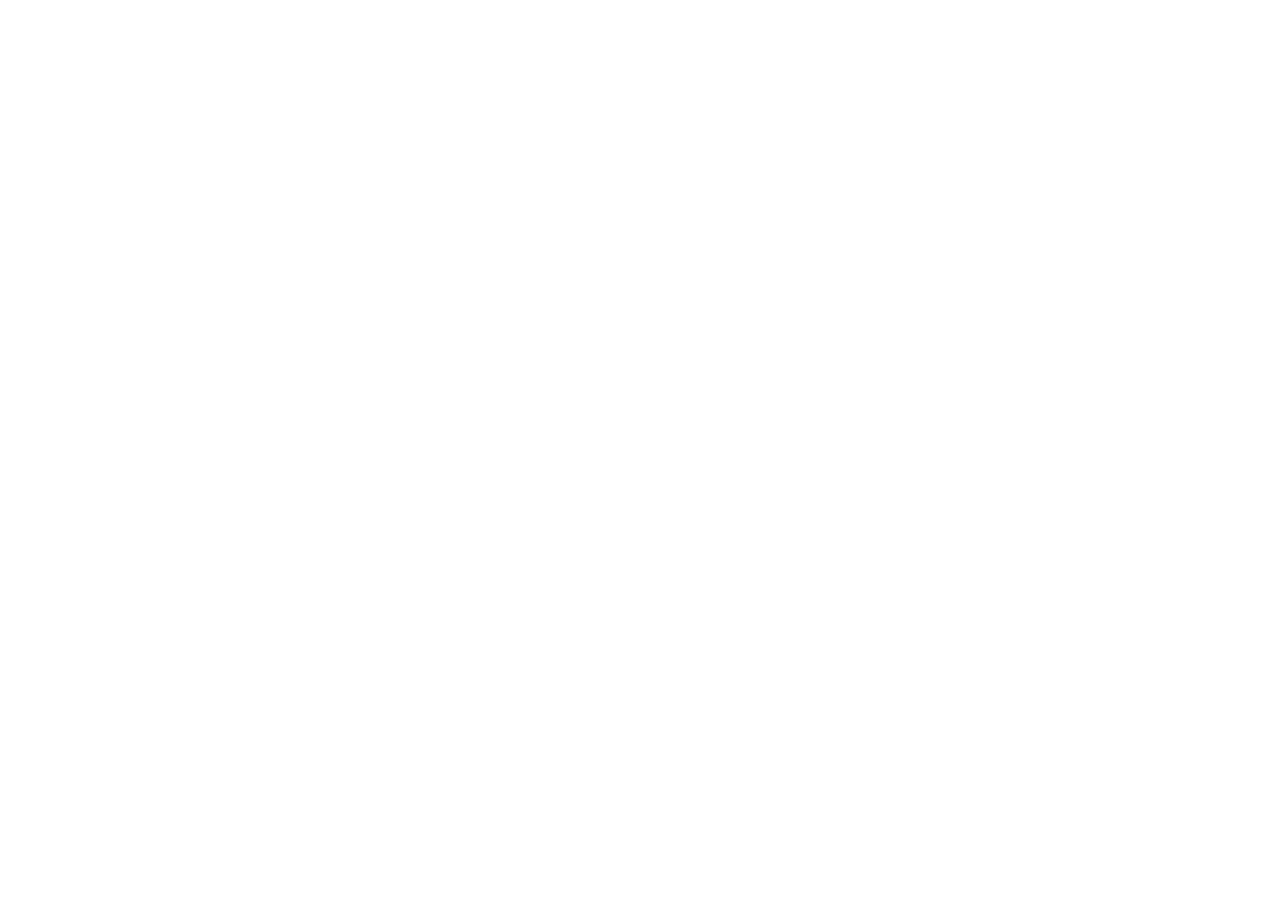
==== bh3/event/e20200921data/index.html @ 725c283c "MHPage TEST1" ====
<!DOCTYPE html>
<html xmlns="http://www.w3.org/1999/xhtml">
<head>
  <meta charset="UTF-8">
  <!-- HTTP 1.1 -->
  <meta http-equiv="pragma" content="no-cache">
  <!-- HTTP 1.0 -->
  <meta http-equiv="cache-control" content="no-cache">
  <meta name="applicable-device" content="mobile">
  <meta name="renderer" content="webkit">
  <meta name="force-rendering" content="webkit">
  <meta http-equiv="X-UA-Compatible" content="IE=edge,chrome=1">
  <meta name="viewport" content="width=device-width,minimum-scale=1.0,maximum-scale=1.0,user-scalable=no,viewport-fit=cover">
  <meta http-equiv="Content-Type" content="text/html; charset=utf-8">
  <meta name="Copyright" content="miHoYo">
  <meta name="Description" content="">
  <meta name="Keywords" content="">
  <meta name="format-detection" content="telephone=no">
  <meta name="format-detection" content="email=no" />
  <meta name="apple-mobile-web-app-capable" content="yes">
  <meta name="apple-mobile-web-status-bar-style" content="black-translucent">
  <meta http-equiv="X-UA-Compatible" content="IE=edge">
  <title>舰长的周年纪念册</title>
<link href="1_a48364bfce4363691134.css" rel="stylesheet"><link href="bundle_9adfaa945d5980c85867.css" rel="stylesheet"></head>
<body>
  <div id="frame">
    <div id="content"></div>
  </div>
  <script id="vconsole" type="text/javascript" data-src="./vconsole.min.js"></script>
  
    <script src="/dora/lib/vue/2.6.11/vue.min.js"></script>
  
<script type="text/javascript" src="vendors_9ee21658fb3ba752cdd2.js"></script><script type="text/javascript" src="bundle_d4b7b2e56684057e9b0f.js"></script></body>
</html>
---- bh3/event/e20200921data/bundle_9adfaa945d5980c85867.css ----
/*! Copyright Â© 2011 - 2020 miHoYo. All Rights Reserved */
.home-container{position:absolute!important;top:0;left:0;visibility:hidden}.home-container .loading{position:fixed;width:100%;height:100%;top:0;left:0;color:#333;background-color:#ffd664;font-size:.4rem;display:-webkit-box;display:-ms-flexbox;display:flex;-webkit-box-pack:center;-ms-flex-pack:center;justify-content:center;-webkit-box-align:center;-ms-flex-align:center;align-items:center;z-index:999}@-webkit-keyframes dot{0%{width:0;margin-right:1.5em}33%{width:.5em;margin-right:1em}66%{width:1em;margin-right:.5em}to{width:1.5em;margin-right:0}}@keyframes dot{0%{width:0;margin-right:1.5em}33%{width:.5em;margin-right:1em}66%{width:1em;margin-right:.5em}to{width:1.5em;margin-right:0}}.home-container .loading .ani_dot{letter-spacing:.1rem;display:inline-block;width:1.5em;vertical-align:bottom;overflow:hidden;-webkit-animation:dot 2s infinite step-start;animation:dot 2s infinite step-start}.home-container .btn-back{position:absolute;z-index:1;top:.2rem;left:.1rem}.home-container .btn-skip{position:absolute;top:.36rem;left:11.51rem;width:.9rem;cursor:pointer}.home-container .click-to-next{font-size:.24rem;font-weight:700;color:#fff;position:absolute;top:6.85rem;width:14rem;height:.68rem;line-height:.68rem;text-align:center;background-color:rgba(0,0,0,.5);left:-.3rem}.home-container .data-desc{position:absolute;z-index:1;top:7.2rem;left:-.6rem;width:14rem;font-size:.2rem;text-align:center}.home-container .data-desc:before{content:attr(data-text);position:absolute;z-index:-1;-webkit-text-stroke:.05rem #2a1076}.home-container .any-page{width:100%;height:100%;position:absolute}.home-container .any-page .dialog{position:absolute;background-color:#fff;border:.04rem solid #343434;border-radius:.1rem;-webkit-box-sizing:border-box;box-sizing:border-box;display:-webkit-inline-box;display:-ms-inline-flexbox;display:inline-flex;-webkit-box-pack:center;-ms-flex-pack:center;justify-content:center;pointer-events:none}.home-container .any-page .dialog .dialog-title{bottom:-.35rem}.home-container .any-page .dialog .dialog-content{margin-top:.2rem;margin-bottom:.2rem;width:3.14rem;font-size:.22rem;font-weight:700;color:#333;line-height:.3rem}.home-container .any-page .dialog-1{-webkit-animation-delay:0;animation-delay:0}.home-container .any-page .dialog-2{-webkit-animation-delay:.2s;animation-delay:.2s}.home-container .any-page .dialog-3{-webkit-animation-delay:.3s;animation-delay:.3s}.home-container .page-1 .dialog-1{width:4.51rem;height:1.87rem;left:.54rem;top:1.6rem}.home-container .page-1 .dialog-1 .inner-pannel{width:100%;height:100%}.home-container .page-1 .dialog-1 .desc{position:absolute;width:1.39rem;top:-.2rem;left:.1rem;z-index:1}.home-container .page-1 .dialog-2{width:3.81rem;left:3rem;top:4.2rem}.home-container .page-1 .dialog-3{width:4rem;left:9rem;top:2.2rem}.home-container .page-2 .dialog-1{width:3.81rem;left:.54rem;top:1.66rem}.home-container .page-2 .dialog-2{width:3.81rem;left:5.95rem;top:.71rem}.home-container .page-2 .dialog-3{width:4rem;left:8.52rem;top:4.78rem}.home-container .page-3 .dialog-1{width:3.81rem;left:.53rem;top:1.02rem}.home-container .page-3 .dialog-2{width:3.81rem;left:5.95rem;top:2.06rem}.home-container .page-4 .dialog-1{width:3.81rem;left:1.14rem;top:1.44rem}.home-container .page-5 .dialog-1{width:3.81rem;left:.32rem;top:4.61rem}.home-container .page-5 .dialog-2{width:3.81rem;left:4.47rem;top:.26rem}.home-container .page-5 .dialog-3{width:3.81rem;left:9.09rem;top:4.44rem}.home-container .page-6 .dialog-1{width:3.81rem;left:8.8rem;top:1.94rem}.home-container .page-6 .dialog-2{width:3.81rem;left:2.9rem;top:.72rem}.home-container .page-7 .dialog-1{width:3.81rem;left:.49rem;top:3rem}.home-container .page-7 .dialog-2{width:3.81rem;left:8.14rem;top:1.9rem}.home-container .dialog-account{-webkit-box-sizing:border-box;box-sizing:border-box;padding-top:.65rem;padding-bottom:.5rem}.home-container .dialog-account .close{z-index:5}.home-container .dialog-account .account-pannel{width:100%;height:100%;position:relative;display:-webkit-box;display:-ms-flexbox;display:flex;-webkit-box-pack:center;-ms-flex-pack:center;justify-content:center;-webkit-box-align:center;-ms-flex-align:center;align-items:center;-webkit-box-orient:vertical;-webkit-box-direction:normal;-ms-flex-direction:column;flex-direction:column}.home-container .dialog-account .account-pannel .none{color:#000;font-size:.24rem;line-height:.28rem;text-align:center}.home-container .dialog-account .account-pannel .out-account{width:2.98rem;height:.5rem;-webkit-box-sizing:border-box;box-sizing:border-box;border:.03rem solid #2e6f80;background-color:#ffc21f;margin-bottom:.13rem;border-radius:.1rem;line-height:.44rem;font-size:.24rem;font-weight:700;color:#fff;text-align:center;cursor:pointer}.home-container .dialog-account .account-pannel .out-account:hover{background-color:#ffe191}.home-container .dialog-account .account-pannel .out-account.no-level{background-color:#ccc;cursor:not-allowed}.home-container .dialog-account .account-pannel .out-account:nth-last-child{margin-bottom:0}.home-container .dialog-account .account-pannel .out-account span{position:relative;z-index:1;display:inline-block}.home-container .dialog-account .account-pannel .out-account span:before{content:attr(data-text);position:absolute;-webkit-text-stroke:.06rem #2e6f80;z-index:-1}.home-container .dialog-account .account-pannel .desc{width:6rem;height:.26rem;font-size:.18rem;font-weight:700;color:#333;line-height:.26rem;bottom:.24rem;text-align:center;left:-.1rem;position:absolute}.home-container .dialog-account .account-pannel .change-account{position:absolute;right:.4rem;bottom:.23rem;width:1.87rem;text-align:right;font-size:.22rem;font-weight:700;text-decoration:underline;color:#ff6a6c;line-height:.36rem;cursor:pointer}
.result-container[data-v-0bfcbf92]{visibility:hidden;position:fixed;top:0;left:0;right:0;margin:auto;background:rgba(0,0,0,.8);display:-webkit-box;display:-ms-flexbox;display:flex;-webkit-box-align:center;-ms-flex-align:center;align-items:center}.result-container .inner-bg .black[data-v-0bfcbf92]{background:rgba(0,0,0,.8);position:absolute;top:0;height:100%;width:100%}.result-container .result-modal[data-v-0bfcbf92]{position:absolute;width:13.17rem;height:5.93rem}.result-container .result-modal .func-btn-back[data-v-0bfcbf92]{top:-.5rem!important}.result-container .result-modal .radar[data-v-0bfcbf92]{width:3.49rem;height:3.49rem;position:absolute;left:2.5rem;top:1.5rem}.result-container .result-modal .tags-pannel[data-v-0bfcbf92]{width:100%;height:100%}.result-container .result-modal .tags-pannel .tag[data-v-0bfcbf92]{position:absolute}.result-container .result-modal .tags-pannel .tag-1[data-v-0bfcbf92]{width:.97rem;left:4.77rem;top:1.37rem}.result-container .result-modal .tags-pannel .tag-2[data-v-0bfcbf92]{width:.97rem;left:5.74rem;top:2.2rem}.result-container .result-modal .tags-pannel .tag-3[data-v-0bfcbf92]{width:1.53rem;left:5.42rem;top:3.87rem}.result-container .result-modal .tags-pannel .tag-4[data-v-0bfcbf92]{width:1.2rem;left:4.48rem;top:4.97rem}.result-container .result-modal .tags-pannel .tag-5[data-v-0bfcbf92]{width:.97rem;left:2.72rem;top:4.77rem}.result-container .result-modal .tags-pannel .tag-6[data-v-0bfcbf92]{width:1.3rem;left:1.64rem;top:3.91rem}.result-container .result-modal .tags-pannel .tag-7[data-v-0bfcbf92]{width:1.04rem;left:1.75rem;top:2.57rem}.result-container .result-modal .tags-pannel .tag-8[data-v-0bfcbf92]{width:1.26rem;left:2.89rem;top:1.4rem}.result-container .result-modal .right-title[data-v-0bfcbf92]{width:5rem;height:.25rem;font-size:.24rem;font-weight:700;color:#2e6f80;line-height:.23rem;text-align:center;position:absolute;top:1.54rem;right:1.3rem}.result-container .result-modal .right-title-2[data-v-0bfcbf92]{position:absolute;width:3.4rem;font-size:.18rem;font-weight:700;color:#2e6f80;line-height:.24rem;top:3.3rem;right:2.7rem}.result-container .result-modal .year-title[data-v-0bfcbf92]{width:3.5rem;height:.7rem;font-size:.25rem;font-weight:700;color:#fff;line-height:.25rem;position:absolute;top:2.3rem;right:2.05rem;text-align:center;display:-webkit-box;display:-ms-flexbox;display:flex;-webkit-box-pack:center;-ms-flex-pack:center;justify-content:center;-webkit-box-align:center;-ms-flex-align:center;align-items:center}.result-container .result-modal .share-result-text[data-v-0bfcbf92]{position:absolute;width:4rem;height:1rem;top:4.16rem;right:1.8rem}
.gift-container .func-btn[data-v-4308151c]{position:absolute;z-index:1;top:.2rem;cursor:pointer}.gift-container .func-btn-back[data-v-4308151c]{left:.1rem}.gift-container .func-btn-record[data-v-4308151c]{right:2rem}.gift-container .func-btn-rule[data-v-4308151c]{right:.1rem}.gift-container .func-btn-data[data-v-4308151c]{right:3.9rem}.gift-container .result-modal[data-v-4308151c]{top:.43rem;width:11rem;height:6.55rem}.gift-container .result-modal .share-text[data-v-4308151c]{overflow:hidden;-o-text-overflow:ellipsis;text-overflow:ellipsis;white-space:nowrap;width:4.72rem;height:.3rem;font-size:.24rem;font-weight:700;color:#3d3d3d;line-height:.3rem;position:absolute;top:2.2rem;left:1.4rem}.gift-container .result-modal .btn-copy-link[data-v-4308151c]{width:3.12rem;position:absolute;top:1.89rem;right:.96rem;cursor:pointer}.gift-container .result-modal .first-share[data-v-4308151c]{position:absolute;left:.74rem;top:2.48rem;width:3.66rem}.gift-container .result-modal .gift-pannel[data-v-4308151c]{width:5.99rem;display:-webkit-box;display:-ms-flexbox;display:flex;-webkit-box-pack:justify;-ms-flex-pack:justify;justify-content:space-between;position:absolute;top:4.14rem;left:1.45rem}.gift-container .result-modal .gift-pannel .gift-item[data-v-4308151c]{width:1.09rem;height:1.09rem}.gift-container .result-modal .func-btn-charge[data-v-4308151c]{position:absolute;top:4.4rem;right:1.48rem;cursor:pointer}.dialog-replace .replace-content[data-v-4308151c]{width:6.89rem;height:2.54rem;overflow:hidden;position:absolute;top:.83rem;left:.43rem}.dialog-replace .replace-content .replace-container[data-v-4308151c]{display:-webkit-box;display:-ms-flexbox;display:flex;-ms-flex-wrap:wrap;flex-wrap:wrap;-ms-flex-line-pack:start;align-content:flex-start;padding-right:.37rem;-webkit-box-sizing:border-box;box-sizing:border-box}.dialog-replace .replace-content .award-item[data-v-4308151c]{width:1.13rem;height:1.13rem;position:relative;margin-bottom:.1rem;margin-right:.2rem;cursor:pointer}.dialog-replace .replace-content .award-item[data-v-4308151c]:nth-child(5n){margin-right:0}.dialog-replace .replace-content .award-item img[data-v-4308151c]{width:100%;height:100%}.dialog-replace .replace-content .award-item .tag-already[data-v-4308151c]{position:absolute;width:100%;height:100%;top:0;left:0}.dialog-replace .replace-desc[data-v-4308151c]{position:absolute;width:4.28rem;height:.42rem;font-size:.24rem;font-weight:bolder;color:#333;line-height:.28rem;left:.42rem;top:3.7rem}.dialog-replace .btn-confirm[data-v-4308151c]{width:2rem;height:.6rem;position:absolute;right:.2rem;bottom:.4rem}.dialog-record .record-content[data-v-4308151c]{width:6.89rem;height:3.04rem;overflow:hidden;position:absolute;top:.93rem;left:.43rem}.dialog-record .record-wrapper[data-v-4308151c]{padding-right:.37rem;-webkit-box-sizing:border-box;box-sizing:border-box}.dialog-record .record-wrapper .record-item[data-v-4308151c]{display:-webkit-box;display:-ms-flexbox;display:flex;-webkit-box-pack:justify;-ms-flex-pack:justify;justify-content:space-between;font-size:.24rem;lie-height:.28rem;font-weight:700;color:#333;margin-bottom:.3rem}.dialog-record .record-wrapper .record-item .item-3[data-v-4308151c]{width:3.86rem}.dialog-rule .rule-content[data-v-4308151c]{width:6.89rem;height:2.9rem;font-size:.24rem;line-height:.38rem;font-weight:700;color:#333;position:absolute;top:1.08rem;left:.46rem;overflow:hidden}.dialog-rule .rule-wrapper[data-v-4308151c]{padding-right:.37rem;-webkit-box-sizing:border-box;box-sizing:border-box}
.share-container[data-v-37672c9c]{position:relative;height:18.11rem;background-color:#fff}.share-container .title-container .user-title[data-v-37672c9c]{position:absolute;line-height:.25rem;background:#fff;border:.02rem solid #45aec9;border-radius:.1rem;-webkit-box-sizing:border-box;box-sizing:border-box;font-size:.24rem;font-weight:700;color:#45aec9;padding:.05rem .16rem}.share-container .title-container .user-title[data-v-37672c9c]:first-child{top:3.15rem;right:4.6rem}.share-container .title-container .user-title[data-v-37672c9c]:nth-child(2){top:3.58rem;left:4.53rem}.share-container .title-container .user-title[data-v-37672c9c]:nth-child(3){top:4.53rem;left:.1rem;max-width:2.8rem}.share-container .title-container .user-title[data-v-37672c9c]:nth-child(4){top:4.87rem;right:.53rem;max-width:2.5rem}.share-container .year-title[data-v-37672c9c]{width:4.13rem;height:.36rem;font-size:.36rem;font-weight:700;color:#fff;line-height:.3rem;top:7.05rem;text-align:center;display:-webkit-box;display:-ms-flexbox;display:flex;-webkit-box-pack:center;-ms-flex-pack:center;justify-content:center;-webkit-box-align:center;-ms-flex-align:center;align-items:center}.share-container .uid-pannel[data-v-37672c9c]{top:11.12rem;width:5.71rem;height:.3rem;font-size:.3rem;font-weight:700;color:#2e6f80;display:-webkit-box;display:-ms-flexbox;display:flex;line-height:.3rem}.share-container .uid-pannel .text[data-v-37672c9c]{width:2.4rem;font-size:.3rem;display:-webkit-box;display:-ms-flexbox;display:flex;-webkit-box-align:center;-ms-flex-align:center;align-items:center}.share-container .uid-pannel input[data-v-37672c9c]{width:2rem;font-size:.3rem}.share-container .jump-btn[data-v-37672c9c]{position:absolute;right:0;top:12.91rem;width:1.63rem;cursor:pointer;-webkit-animation-duration:1s;animation-duration:1s;-webkit-animation-timing-function:linear;animation-timing-function:linear;-webkit-animation-iteration-count:infinite;animation-iteration-count:infinite}.share-container .jump-btn[data-v-37672c9c]:hover{-webkit-animation-name:hvr-pulse-data-v-37672c9c;animation-name:hvr-pulse-data-v-37672c9c}@-webkit-keyframes hvr-pulse-data-v-37672c9c{25%{-webkit-transform:scale(1.1);transform:scale(1.1)}75%{-webkit-transform:scale(.9);transform:scale(.9)}}@keyframes hvr-pulse-data-v-37672c9c{25%{-webkit-transform:scale(1.1);transform:scale(1.1)}75%{-webkit-transform:scale(.9);transform:scale(.9)}}.share-container .btn-open[data-v-37672c9c]{top:12.09rem;width:3.1rem;height:1rem}
.mhy-btn[data-v-3d30ca4e]{width:1.79rem;height:.52rem;background:#ffc31f;border:.02rem solid #3e3e3e;border-radius:.1rem;display:-webkit-box;display:-ms-flexbox;display:flex;-webkit-box-pack:center;-ms-flex-pack:center;justify-content:center;-webkit-box-align:center;-ms-flex-align:center;align-items:center;-webkit-box-sizing:border-box;box-sizing:border-box}.mhy-btn .inner-text[data-v-3d30ca4e]{position:relative;z-index:1;font-size:.24rem;font-weight:700;color:#fff}.mhy-btn .inner-text[data-v-3d30ca4e]:before{content:attr(data-text);position:absolute;-webkit-text-stroke:.04rem #0e050a;z-index:-1}
.title-pannel{background:#ff696b;height:.47rem;border-radius:.23rem;position:absolute;left:50%;-webkit-transform:translateX(-50%);-ms-transform:translateX(-50%);transform:translateX(-50%);width:-webkit-max-content;width:-moz-max-content;width:max-content;display:inline-block}.title-pannel .title-desc{width:.57rem;height:.78rem;position:absolute;left:.06rem;top:-.17rem}.title-pannel .inner-content{display:inline-block;position:relative;height:.47rem;z-index:1;font-size:.22rem;font-weight:bolder;line-height:.47rem}.title-pannel .inner-content-2{padding-left:.66rem;padding-right:.31rem}.title-pannel .inner-content:before{content:attr(data-text);position:absolute;-webkit-text-stroke:.05rem #343434;z-index:-1}
/*! normalize.css v8.0.1 | MIT License | github.com/necolas/normalize.css */html{line-height:1.15;-webkit-text-size-adjust:100%}body{margin:0}main{display:block}h1{font-size:2em;margin:.67em 0}hr{box-sizing:content-box;height:0;overflow:visible}pre{font-family:monospace,monospace;font-size:1em}a{background-color:transparent}abbr[title]{border-bottom:none;text-decoration:underline;text-decoration:underline dotted}b,strong{font-weight:bolder}code,kbd,samp{font-family:monospace,monospace;font-size:1em}small{font-size:80%}sub,sup{font-size:75%;line-height:0;position:relative;vertical-align:baseline}sub{bottom:-.25em}sup{top:-.5em}img{border-style:none}button,input,optgroup,select,textarea{font-family:inherit;font-size:100%;line-height:1.15;margin:0}button,input{overflow:visible}button,select{text-transform:none}[type=button],[type=reset],[type=submit],button{-webkit-appearance:button}[type=button]::-moz-focus-inner,[type=reset]::-moz-focus-inner,[type=submit]::-moz-focus-inner,button::-moz-focus-inner{border-style:none;padding:0}[type=button]:-moz-focusring,[type=reset]:-moz-focusring,[type=submit]:-moz-focusring,button:-moz-focusring{outline:1px dotted ButtonText}fieldset{padding:.35em .75em .625em}legend{box-sizing:border-box;color:inherit;display:table;max-width:100%;padding:0;white-space:normal}progress{vertical-align:baseline}textarea{overflow:auto}[type=checkbox],[type=radio]{box-sizing:border-box;padding:0}[type=number]::-webkit-inner-spin-button,[type=number]::-webkit-outer-spin-button{height:auto}[type=search]{-webkit-appearance:textfield;outline-offset:-2px}[type=search]::-webkit-search-decoration{-webkit-appearance:none}::-webkit-file-upload-button{-webkit-appearance:button;font:inherit}details{display:block}summary{display:list-item}[hidden],template{display:none}body,html{height:100%;background-color:#fff;font-size:14px;color:#fff;font-family:Microsoft YaHei,\\5FAE\8F6F\96C5\9ED1,Arial,sans-serif;position:relative}body{overflow:hidden}#frame{visibility:hidden}.bg{background-size:100%;background-position:50%;background-repeat:no-repeat}*{margin:0;padding:0;-webkit-tap-highlight-color:rgba(0,0,0,0);-moz-user-select:none;list-style:none}input,textarea{outline:none;border:none}a,a:hover,a:link,a:visited{text-decoration:none!important;outline-style:none}video{outline:none;-webkit-tap-highlight-color:rgba(0,0,0,0);-webkit-tap-highlight-color:transparent}.scroll{overflow-x:hidden;overflow-y:auto;-webkit-overflow-scrolling:touch}.scroll-hidden{overflow-x:hidden;overflow-y:auto;-ms-overflow-style:none;overflow:-moz-scrollbars-none}.scroll-hidden::-webkit-scrollbar{width:0!important}.center,.full-center{position:absolute;left:0;right:0;margin:auto}.full-center,.v-center{top:0;bottom:0}.v-center{position:absolute;margin:auto}.img img{width:100%}.page{position:relative}.page,.page .inner-bg{width:100%;height:100%}.page .inner-bg{display:-webkit-box;display:-ms-flexbox;display:flex;-webkit-box-pack:center;-ms-flex-pack:center;justify-content:center;-webkit-box-align:center;-ms-flex-align:center;align-items:center}.page .inner-bg img{height:100%;position:absolute;top:0;left:50%;-webkit-transform:translateX(-50%);-ms-transform:translateX(-50%);transform:translateX(-50%)}.cp{cursor:pointer}.bscroll-vertical-scrollbar{opacity:1!important;width:.05rem!important;z-index:20!important;background-color:#ddd}.bscroll-vertical-scrollbar .bscroll-indicator{width:.05rem!important;height:1.14rem;background-color:#84b5f4!important;border-radius:.08rem!important;border:none!important}.mhy-modal{position:fixed!important}.mhy-modal .close{position:absolute;width:.6rem;height:.6rem;right:0;cursor:pointer}.mhy-message-box-mask{position:fixed!important;visibility:hidden}.mhy-message-box-mask .close{position:absolute;width:.6rem;height:.6rem;right:0;cursor:pointer}.mhy-message-box-mask .content{top:.84rem!important;width:6.16rem!important;height:.86rem!important;font-size:.24rem!important;left:0;right:0;margin:auto;font-weight:700;color:#333;line-height:.28rem!important;position:absolute}.mhy-message-box-mask .btn-group{width:4rem;top:2.2rem!important;left:0;right:0;margin:0 auto}.mhy-message-box-mask .btn-group .btn-cancel,.mhy-message-box-mask .btn-group .btn-confirm{width:1.87rem}.mhy-message-box-mask .btn-group img{cursor:pointer;width:100%}.func-btn{width:1.83rem;height:.56rem}.func-btn-back{position:absolute;z-index:2;top:.2rem;left:.1rem;cursor:pointer}.hw-animate__bounceIn{-webkit-animation-duration:.5s;animation-duration:.5s;-webkit-animation-name:hw-bounceIn;animation-name:hw-bounceIn}@-webkit-keyframes hw-bounceIn{0%,50%,to{-webkit-animation-timing-function:cubic-bezier(.215,.61,.355,1);animation-timing-function:cubic-bezier(.215,.61,.355,1)}0%{opacity:0;-webkit-transform:scale3d(.3,.3,.3);transform:scale3d(.3,.3,.3)}50%{-webkit-transform:scale3d(1.1,1.1,1.1);transform:scale3d(1.1,1.1,1.1)}to{opacity:1;-webkit-transform:scaleX(1);transform:scaleX(1)}}@keyframes hw-bounceIn{0%,50%,to{-webkit-animation-timing-function:cubic-bezier(.215,.61,.355,1);animation-timing-function:cubic-bezier(.215,.61,.355,1)}0%{opacity:0;-webkit-transform:scale3d(.3,.3,.3);transform:scale3d(.3,.3,.3)}50%{-webkit-transform:scale3d(1.1,1.1,1.1);transform:scale3d(1.1,1.1,1.1)}to{opacity:1;-webkit-transform:scaleX(1);transform:scaleX(1)}}
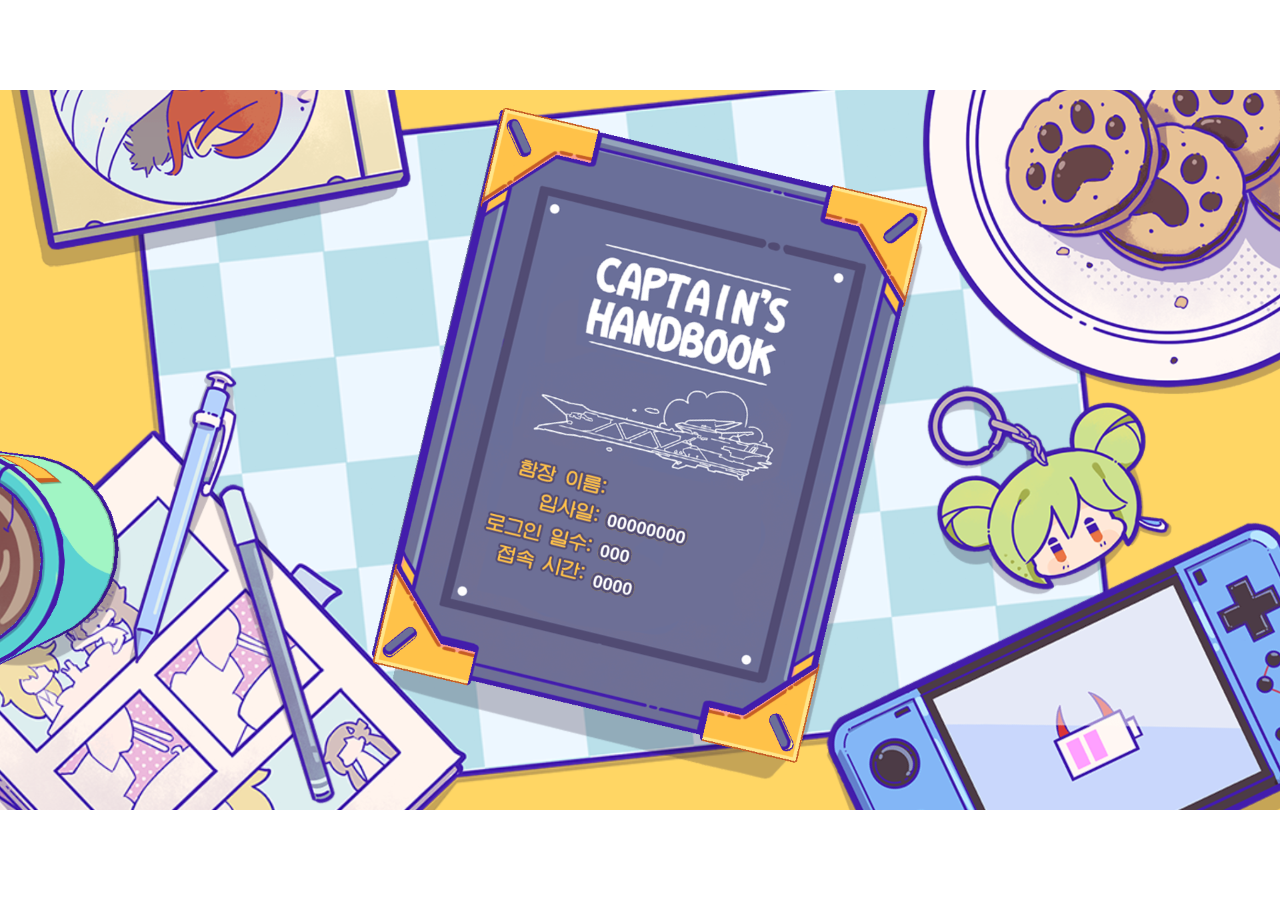
==== commit 2c801d7b: "Update index.html" ====
--- a/bh3/event/e20200921data/index.html
+++ b/bh3/event/e20200921data/index.html
@@ -20,7 +20,7 @@
   <meta name="apple-mobile-web-app-capable" content="yes">
   <meta name="apple-mobile-web-status-bar-style" content="black-translucent">
   <meta http-equiv="X-UA-Compatible" content="IE=edge">
-  <title>舰长的周年纪念册</title>
+  <title>3주년 기념 앨범 이벤트 배경 백업</title>
 <link href="1_a48364bfce4363691134.css" rel="stylesheet"><link href="bundle_9adfaa945d5980c85867.css" rel="stylesheet"></head>
 <body>
   <div id="frame">
